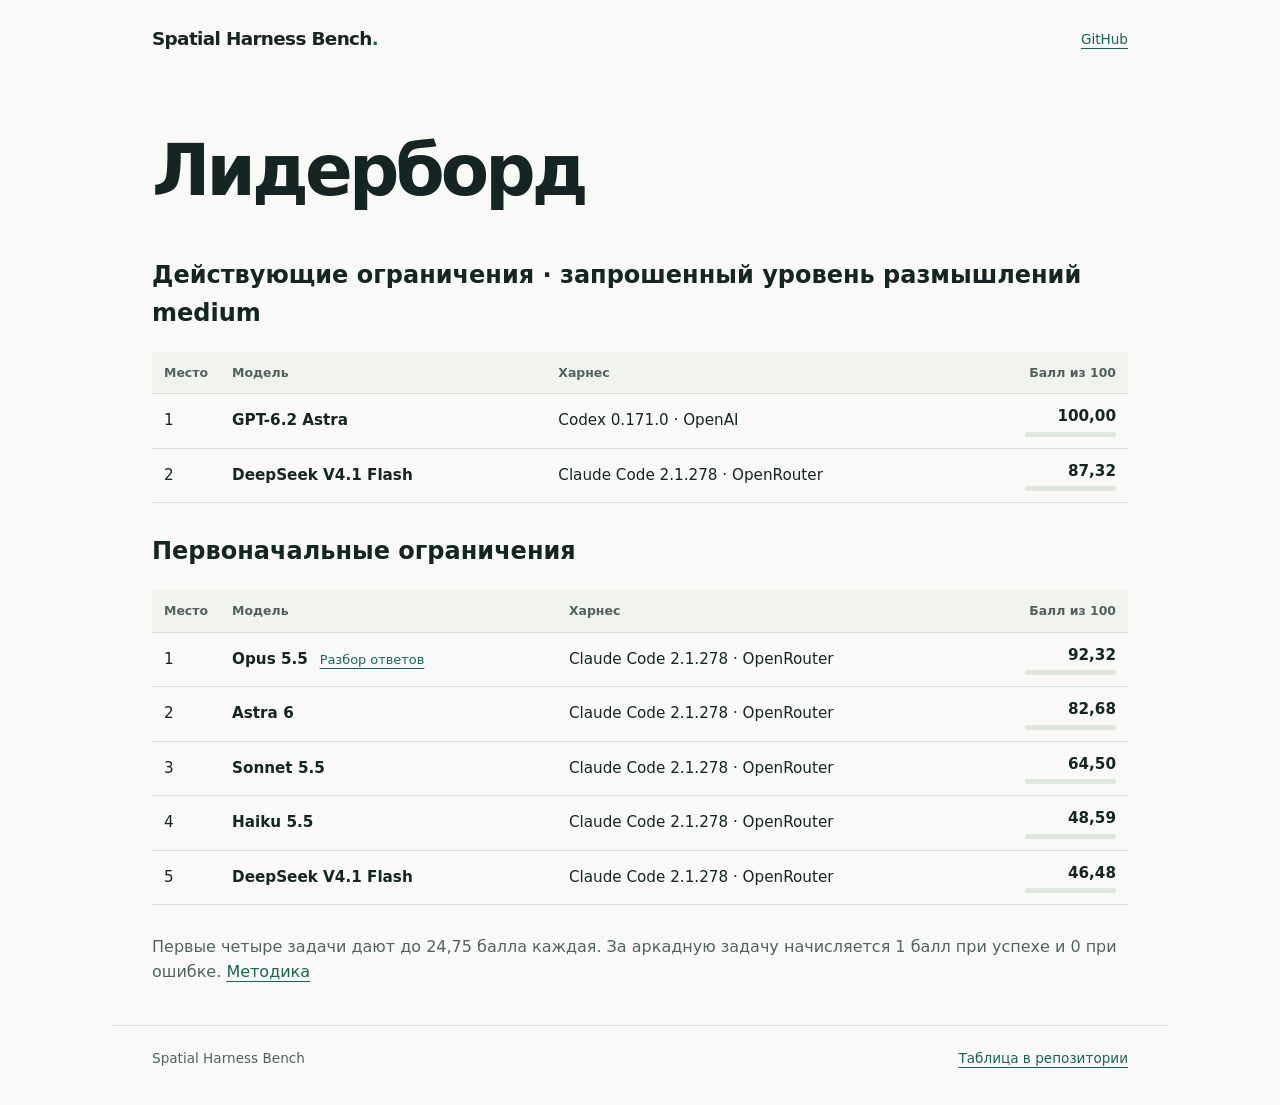
==== docs/index.html @ 6a5aa177 "Publish verified DeepSeek V4.1 Flash rerun under the current limits" ====
<!doctype html>
<html lang="ru">
<head>
  <meta charset="utf-8"><meta name="viewport" content="width=device-width,initial-scale=1">
  <title>Spatial Harness Bench · Лидерборд</title>
  <meta name="description" content="Сравнение моделей по общей оценке Spatial Harness Bench.">
  <link rel="stylesheet" href="leaderboard.css">
</head>
<body>
<header><a class="brand" href="./">Spatial Harness Bench<span>.</span></a>
<nav aria-label="Навигация"><a href="https://github.com/Rai220/spatial-harness-bench">GitHub</a></nav></header>
<main><div class="intro"><h1>Лидерборд</h1></div>
<section><h2>Действующие ограничения · запрошенный уровень размышлений medium</h2>
<div class="table-wrap"><table aria-label="Действующие ограничения · запрошенный уровень размышлений medium"><thead><tr>
<th scope="col">Место</th><th scope="col">Модель</th><th scope="col">Харнес</th>
<th class="numeric" scope="col">Балл из 100</th>
</tr></thead><tbody><tr><td>1</td><th scope="row">GPT-6.2 Astra</th><td>Codex 0.171.0 · OpenAI</td><td class="numeric"><span class="score">100,00<meter aria-hidden="true" min="0" max="100" value="100.0"></meter></span></td></tr><tr><td>2</td><th scope="row">DeepSeek V4.1 Flash</th><td>Claude Code 2.1.278 · OpenRouter</td><td class="numeric"><span class="score">87,32<meter aria-hidden="true" min="0" max="100" value="87.32"></meter></span></td></tr></tbody></table></div></section><section><h2>Первоначальные ограничения</h2>
<div class="table-wrap"><table aria-label="Первоначальные ограничения"><thead><tr>
<th scope="col">Место</th><th scope="col">Модель</th><th scope="col">Харнес</th>
<th class="numeric" scope="col">Балл из 100</th>
</tr></thead><tbody><tr><td>1</td><th scope="row">Opus 5.5 <a class="answer-link" href="answers/opus-claude-code-20261121/">Разбор ответов</a></th><td>Claude Code 2.1.278 · OpenRouter</td><td class="numeric"><span class="score">92,32<meter aria-hidden="true" min="0" max="100" value="92.32"></meter></span></td></tr><tr><td>2</td><th scope="row">Astra 6</th><td>Claude Code 2.1.278 · OpenRouter</td><td class="numeric"><span class="score">82,68<meter aria-hidden="true" min="0" max="100" value="82.68"></meter></span></td></tr><tr><td>3</td><th scope="row">Sonnet 5.5</th><td>Claude Code 2.1.278 · OpenRouter</td><td class="numeric"><span class="score">64,50<meter aria-hidden="true" min="0" max="100" value="64.5"></meter></span></td></tr><tr><td>4</td><th scope="row">Haiku 5.5</th><td>Claude Code 2.1.278 · OpenRouter</td><td class="numeric"><span class="score">48,59<meter aria-hidden="true" min="0" max="100" value="48.59"></meter></span></td></tr><tr><td>5</td><th scope="row">DeepSeek V4.1 Flash</th><td>Claude Code 2.1.278 · OpenRouter</td><td class="numeric"><span class="score">46,48<meter aria-hidden="true" min="0" max="100" value="46.48"></meter></span></td></tr></tbody></table></div></section>
<p>Первые четыре задачи дают до 24,75 балла каждая. За аркадную задачу начисляется 1 балл при успехе и 0 при ошибке. <a href="https://github.com/Rai220/spatial-harness-bench#общая-оценка">Методика</a></p></main>
<footer><span>Spatial Harness Bench</span><a href="https://github.com/Rai220/spatial-harness-bench/blob/main/LEADERBOARD.md">Таблица в репозитории</a></footer>
</body></html>
---- docs/leaderboard.css ----
:root { color-scheme: light; --page: #f9faf7; --ink: #152524; --muted: #52635e; --line: #d9e1db; --accent: #17664e; }
* { box-sizing: border-box; }
body { margin: 0; background: var(--page); color: var(--ink); font: 16px/1.55 system-ui, sans-serif; }
header, main, footer { width: min(100%, 1056px); margin-inline: auto; padding-inline: clamp(18px, 4vw, 40px); }
header, footer, nav { display: flex; align-items: center; justify-content: space-between; gap: 18px; }
header { padding-block: 25px; }
nav, footer { font-size: .85rem; }
a { color: var(--accent); text-decoration-thickness: 1px; text-underline-offset: 4px; }
a:focus-visible { outline: 3px solid var(--accent); outline-offset: 4px; }
.brand { font-weight: 750; font-size: 1.15rem; text-decoration: none; color: var(--ink); letter-spacing: -.035em; }
.brand span { color: var(--accent); }
.intro { padding: clamp(24px, 5vw, 52px) 0 26px; }
h1 { text-wrap: balance; margin: 0; line-height: 1.15; }
h1 { font-size: clamp(2.7rem, 6vw, 4.4rem); font-weight: 650; letter-spacing: -.055em; }
.intro p { color: var(--muted); margin: 10px 0 0; max-width: 63ch; font-size: 1.09rem; }
.table-wrap { overflow-x: auto; margin-block: 14px 30px; }
table { width: 100%; border-collapse: collapse; font-size: .95rem; font-variant-numeric: tabular-nums; }
th, td { padding: 11px 12px; border-bottom: 1px solid var(--line); text-align: left; vertical-align: middle; }
thead th { font-size: .78rem; font-weight: 600; color: var(--muted); background: #f0f3ee; }
tbody th { font-weight: 590; }
.answer-link { display: inline-block; margin-inline-start: .5em; font-size: .85em; font-weight: 450; }
tbody tr:hover { background: #f1f5f0; }
thead th:first-child { width: 5em; }
.numeric { width: 8em; text-align: right; }
main > p { color: var(--muted); }
.score { display: inline-grid; min-width: 6em; gap: 3px; font-weight: 650; text-align: right; }
meter { display: block; appearance: none; width: 100%; height: 5px; border: none; border-radius: 6px; background: #dee6df; }
meter::-webkit-meter-bar { height: 5px; border: none; border-radius: 6px; background: #dee6df; }
meter::-webkit-meter-optimum-value { background: var(--accent); border-radius: 6px; }
meter::-moz-meter-bar { background: var(--accent); border-radius: 6px; }
footer { margin-top: 40px; border-top: 1px solid var(--line); padding-block: 22px 36px; color: var(--muted); }
@media (max-width: 600px) {
  header, footer { flex-wrap: wrap; gap: 8px; }
  header { padding-block: 16px; }
  th, td { padding: 9px 5px; }
  .numeric { width: 6em; }
  .score { min-width: 3.9em; }
  table { font-size: .85rem; }
}
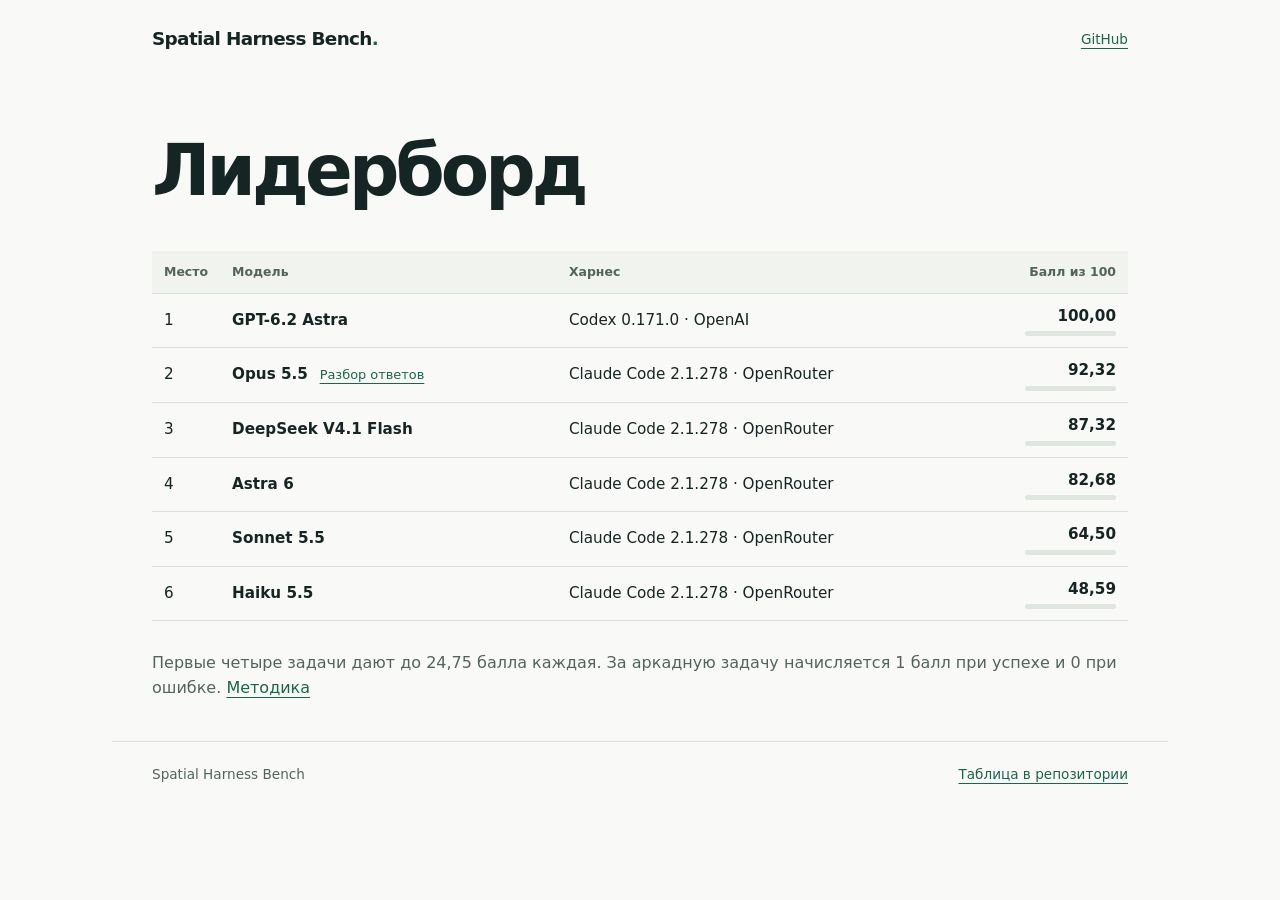
==== commit fd60e0c2: "Combine all benchmark runs into one leaderboard and retire the earlier DeepSeek score" ====
--- a/docs/index.html
+++ b/docs/index.html
@@ -10,15 +10,10 @@
 <header><a class="brand" href="./">Spatial Harness Bench<span>.</span></a>
 <nav aria-label="Навигация"><a href="https://github.com/Rai220/spatial-harness-bench">GitHub</a></nav></header>
 <main><div class="intro"><h1>Лидерборд</h1></div>
-<section><h2>Действующие ограничения · запрошенный уровень размышлений medium</h2>
-<div class="table-wrap"><table aria-label="Действующие ограничения · запрошенный уровень размышлений medium"><thead><tr>
+<div class="table-wrap"><table aria-label="Рейтинг моделей"><thead><tr>
 <th scope="col">Место</th><th scope="col">Модель</th><th scope="col">Харнес</th>
 <th class="numeric" scope="col">Балл из 100</th>
-</tr></thead><tbody><tr><td>1</td><th scope="row">GPT-6.2 Astra</th><td>Codex 0.171.0 · OpenAI</td><td class="numeric"><span class="score">100,00<meter aria-hidden="true" min="0" max="100" value="100.0"></meter></span></td></tr><tr><td>2</td><th scope="row">DeepSeek V4.1 Flash</th><td>Claude Code 2.1.278 · OpenRouter</td><td class="numeric"><span class="score">87,32<meter aria-hidden="true" min="0" max="100" value="87.32"></meter></span></td></tr></tbody></table></div></section><section><h2>Первоначальные ограничения</h2>
-<div class="table-wrap"><table aria-label="Первоначальные ограничения"><thead><tr>
-<th scope="col">Место</th><th scope="col">Модель</th><th scope="col">Харнес</th>
-<th class="numeric" scope="col">Балл из 100</th>
-</tr></thead><tbody><tr><td>1</td><th scope="row">Opus 5.5 <a class="answer-link" href="answers/opus-claude-code-20261121/">Разбор ответов</a></th><td>Claude Code 2.1.278 · OpenRouter</td><td class="numeric"><span class="score">92,32<meter aria-hidden="true" min="0" max="100" value="92.32"></meter></span></td></tr><tr><td>2</td><th scope="row">Astra 6</th><td>Claude Code 2.1.278 · OpenRouter</td><td class="numeric"><span class="score">82,68<meter aria-hidden="true" min="0" max="100" value="82.68"></meter></span></td></tr><tr><td>3</td><th scope="row">Sonnet 5.5</th><td>Claude Code 2.1.278 · OpenRouter</td><td class="numeric"><span class="score">64,50<meter aria-hidden="true" min="0" max="100" value="64.5"></meter></span></td></tr><tr><td>4</td><th scope="row">Haiku 5.5</th><td>Claude Code 2.1.278 · OpenRouter</td><td class="numeric"><span class="score">48,59<meter aria-hidden="true" min="0" max="100" value="48.59"></meter></span></td></tr><tr><td>5</td><th scope="row">DeepSeek V4.1 Flash</th><td>Claude Code 2.1.278 · OpenRouter</td><td class="numeric"><span class="score">46,48<meter aria-hidden="true" min="0" max="100" value="46.48"></meter></span></td></tr></tbody></table></div></section>
+</tr></thead><tbody><tr><td>1</td><th scope="row">GPT-6.2 Astra</th><td>Codex 0.171.0 · OpenAI</td><td class="numeric"><span class="score">100,00<meter aria-hidden="true" min="0" max="100" value="100.0"></meter></span></td></tr><tr><td>2</td><th scope="row">Opus 5.5 <a class="answer-link" href="answers/opus-claude-code-20261121/">Разбор ответов</a></th><td>Claude Code 2.1.278 · OpenRouter</td><td class="numeric"><span class="score">92,32<meter aria-hidden="true" min="0" max="100" value="92.32"></meter></span></td></tr><tr><td>3</td><th scope="row">DeepSeek V4.1 Flash</th><td>Claude Code 2.1.278 · OpenRouter</td><td class="numeric"><span class="score">87,32<meter aria-hidden="true" min="0" max="100" value="87.32"></meter></span></td></tr><tr><td>4</td><th scope="row">Astra 6</th><td>Claude Code 2.1.278 · OpenRouter</td><td class="numeric"><span class="score">82,68<meter aria-hidden="true" min="0" max="100" value="82.68"></meter></span></td></tr><tr><td>5</td><th scope="row">Sonnet 5.5</th><td>Claude Code 2.1.278 · OpenRouter</td><td class="numeric"><span class="score">64,50<meter aria-hidden="true" min="0" max="100" value="64.5"></meter></span></td></tr><tr><td>6</td><th scope="row">Haiku 5.5</th><td>Claude Code 2.1.278 · OpenRouter</td><td class="numeric"><span class="score">48,59<meter aria-hidden="true" min="0" max="100" value="48.59"></meter></span></td></tr></tbody></table></div>
 <p>Первые четыре задачи дают до 24,75 балла каждая. За аркадную задачу начисляется 1 балл при успехе и 0 при ошибке. <a href="https://github.com/Rai220/spatial-harness-bench#общая-оценка">Методика</a></p></main>
 <footer><span>Spatial Harness Bench</span><a href="https://github.com/Rai220/spatial-harness-bench/blob/main/LEADERBOARD.md">Таблица в репозитории</a></footer>
 </body></html>
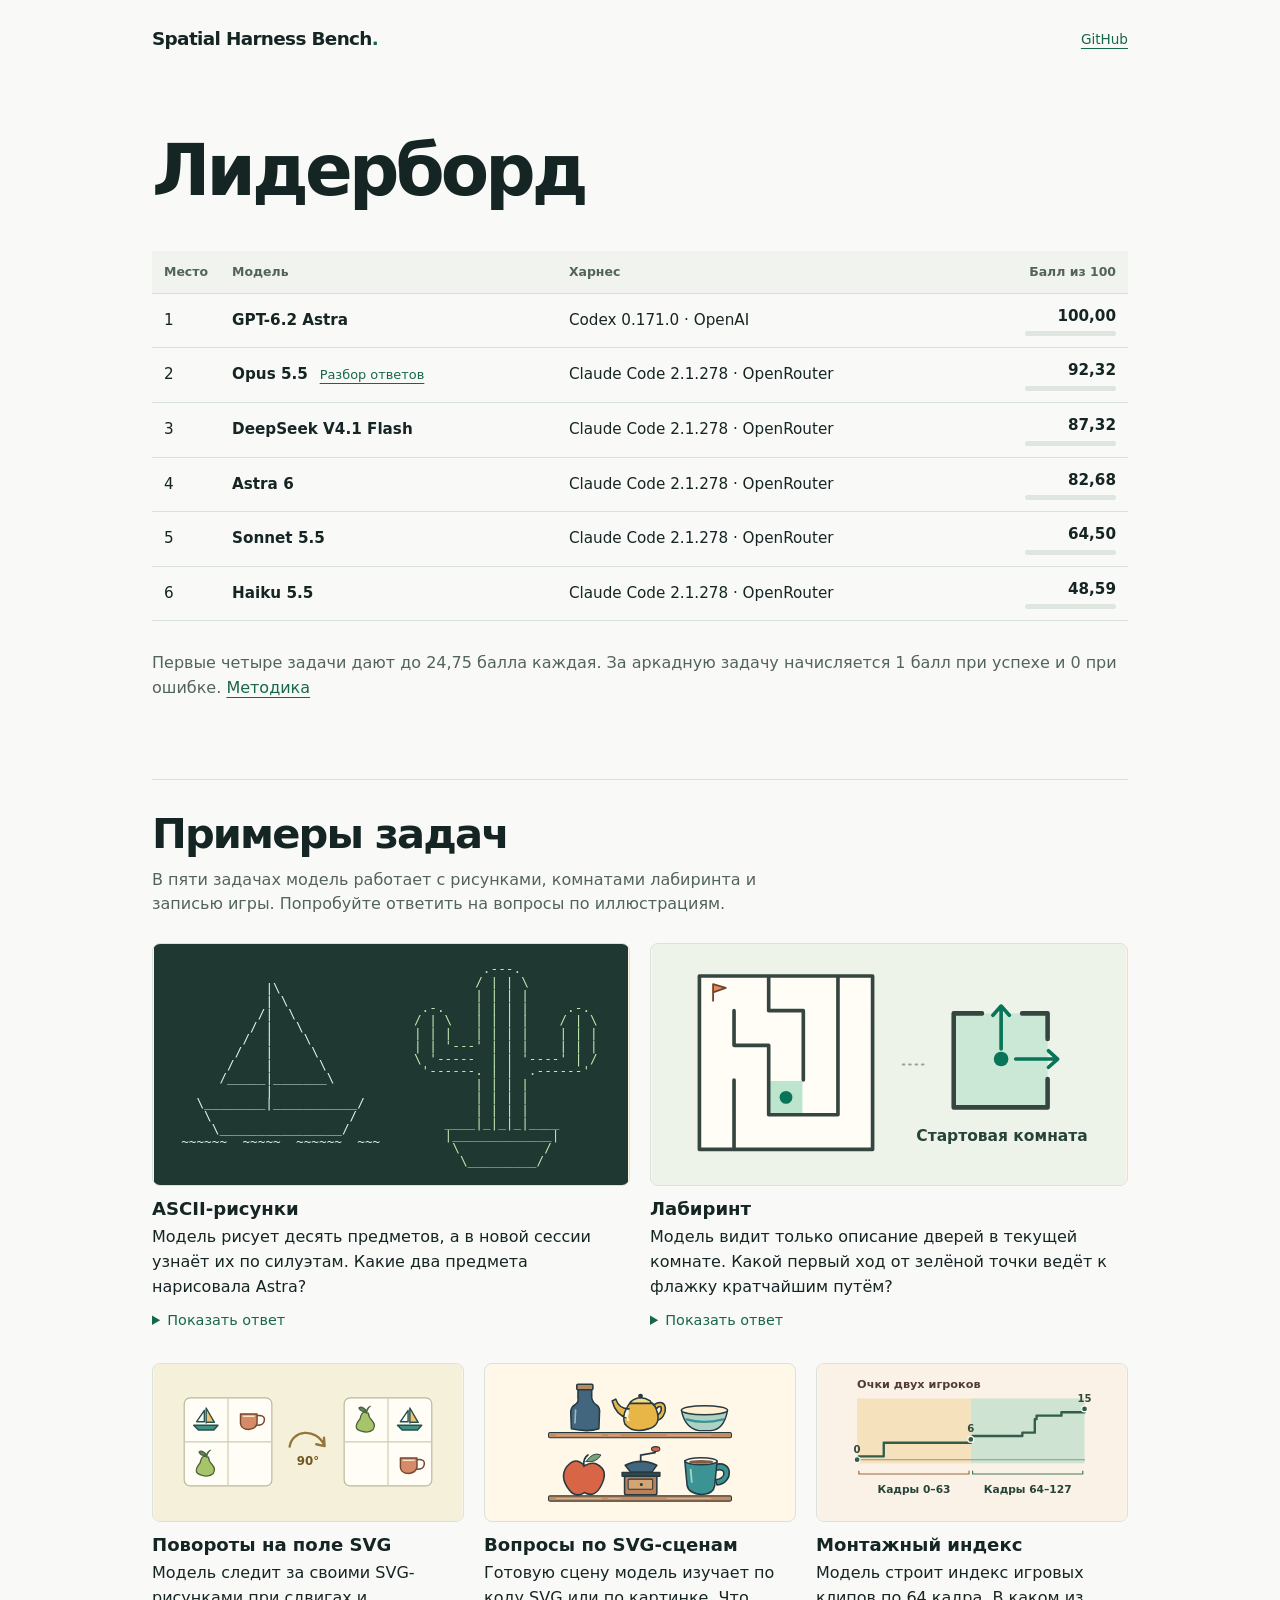
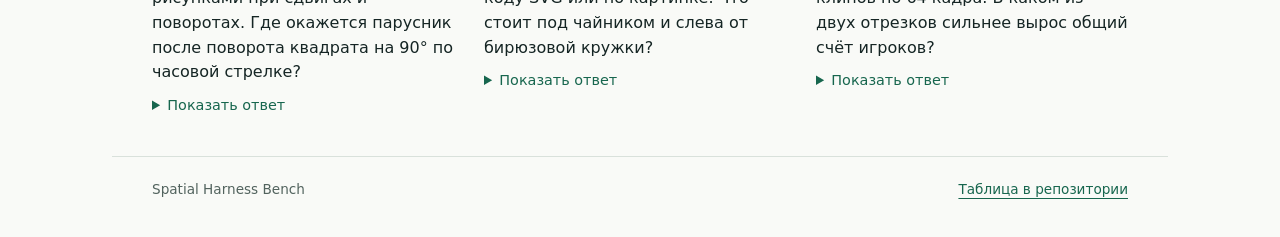
==== commit a4ffe86b: "Illustrate the five benchmark tasks below the leaderboard and in the README" ====
--- a/docs/index.html
+++ b/docs/index.html
@@ -14,6 +14,29 @@
 <th scope="col">Место</th><th scope="col">Модель</th><th scope="col">Харнес</th>
 <th class="numeric" scope="col">Балл из 100</th>
 </tr></thead><tbody><tr><td>1</td><th scope="row">GPT-6.2 Astra</th><td>Codex 0.171.0 · OpenAI</td><td class="numeric"><span class="score">100,00<meter aria-hidden="true" min="0" max="100" value="100.0"></meter></span></td></tr><tr><td>2</td><th scope="row">Opus 5.5 <a class="answer-link" href="answers/opus-claude-code-20261121/">Разбор ответов</a></th><td>Claude Code 2.1.278 · OpenRouter</td><td class="numeric"><span class="score">92,32<meter aria-hidden="true" min="0" max="100" value="92.32"></meter></span></td></tr><tr><td>3</td><th scope="row">DeepSeek V4.1 Flash</th><td>Claude Code 2.1.278 · OpenRouter</td><td class="numeric"><span class="score">87,32<meter aria-hidden="true" min="0" max="100" value="87.32"></meter></span></td></tr><tr><td>4</td><th scope="row">Astra 6</th><td>Claude Code 2.1.278 · OpenRouter</td><td class="numeric"><span class="score">82,68<meter aria-hidden="true" min="0" max="100" value="82.68"></meter></span></td></tr><tr><td>5</td><th scope="row">Sonnet 5.5</th><td>Claude Code 2.1.278 · OpenRouter</td><td class="numeric"><span class="score">64,50<meter aria-hidden="true" min="0" max="100" value="64.5"></meter></span></td></tr><tr><td>6</td><th scope="row">Haiku 5.5</th><td>Claude Code 2.1.278 · OpenRouter</td><td class="numeric"><span class="score">48,59<meter aria-hidden="true" min="0" max="100" value="48.59"></meter></span></td></tr></tbody></table></div>
-<p>Первые четыре задачи дают до 24,75 балла каждая. За аркадную задачу начисляется 1 балл при успехе и 0 при ошибке. <a href="https://github.com/Rai220/spatial-harness-bench#общая-оценка">Методика</a></p></main>
+<p>Первые четыре задачи дают до 24,75 балла каждая. За аркадную задачу начисляется 1 балл при успехе и 0 при ошибке. <a href="https://github.com/Rai220/spatial-harness-bench#общая-оценка">Методика</a></p>
+<section class="examples" id="examples" aria-labelledby="examples-title">
+<h2 id="examples-title">Примеры задач</h2><p class="examples-intro">В пяти задачах модель работает с рисунками, комнатами лабиринта и записью игры. Попробуйте ответить на вопросы по иллюстрациям.</p>
+<div class="example-grid"><article class="example">
+<img class="example-art" src="examples/ascii.svg" alt="Два рисунка из символов, сделанные GPT-6.2 Astra." loading="lazy">
+<h3>ASCII-рисунки</h3><p>Модель рисует десять предметов, а в новой сессии узнаёт их по силуэтам. Какие два предмета нарисовала Astra?</p>
+<details><summary>Показать ответ</summary><p>Парусник и кактус.</p></details>
+</article><article class="example">
+<img class="example-art" src="examples/maze.svg" alt="Карта 5×5 с флажком и увеличенная стартовая комната. Из неё открыты двери вперёд и вправо." loading="lazy">
+<h3>Лабиринт</h3><p>Модель видит только описание дверей в текущей комнате. Какой первый ход от зелёной точки ведёт к флажку кратчайшим путём?</p>
+<details><summary>Показать ответ</summary><p>Вперёд. Весь путь займёт пять ходов — вперёд, вперёд, влево, вперёд, влево.</p></details>
+</article><article class="example">
+<img class="example-art" src="examples/rotation.svg" alt="Квадрат из четырёх клеток до и после поворота по часовой стрелке." loading="lazy">
+<h3>Повороты на поле SVG</h3><p>Модель следит за своими SVG-рисунками при сдвигах и поворотах. Где окажется парусник после поворота квадрата на 90° по часовой стрелке?</p>
+<details><summary>Показать ответ</summary><p>В верхней правой клетке.</p></details>
+</article><article class="example">
+<img class="example-art" src="answers/opus-claude-code-20261121/shelf.svg" alt="Две кухонные полки с посудой и кофемолкой." loading="lazy">
+<h3>Вопросы по SVG-сценам</h3><p>Готовую сцену модель изучает по коду SVG или по картинке. Что стоит под чайником и слева от бирюзовой кружки?</p>
+<details><summary>Показать ответ</summary><p>Ручная кофемолка.</p></details>
+</article><article class="example">
+<img class="example-art" src="examples/replay.svg" alt="Общий счёт игроков за два клипа по 64 кадра. На границах клипов он равен 0, 6 и 15." loading="lazy">
+<h3>Монтажный индекс</h3><p>Модель строит индекс игровых клипов по 64 кадра. В каком из двух отрезков сильнее вырос общий счёт игроков?</p>
+<details><summary>Показать ответ</summary><p>Во втором, с кадра 64 по 127. Игроки набрали 9 очков, в первом отрезке — 6.</p></details>
+</article></div></section></main>
 <footer><span>Spatial Harness Bench</span><a href="https://github.com/Rai220/spatial-harness-bench/blob/main/LEADERBOARD.md">Таблица в репозитории</a></footer>
 </body></html>
--- a/docs/leaderboard.css
+++ b/docs/leaderboard.css
@@ -23,6 +23,19 @@
 thead th:first-child { width: 5em; }
 .numeric { width: 8em; text-align: right; }
 main > p { color: var(--muted); }
+.examples { margin-top: clamp(42px, 7vw, 78px); border-top: 1px solid var(--line); padding-top: 30px; }
+.examples h2 { margin: 0; font-size: clamp(1.8rem, 4vw, 2.6rem); letter-spacing: -.045em; line-height: 1.15; }
+.examples-intro { max-width: 65ch; color: var(--muted); margin: 10px 0 26px; }
+.example-grid { display: grid; grid-template-columns: repeat(6, minmax(0, 1fr)); gap: 32px 20px; }
+.example { grid-column: span 2; min-width: 0; }
+.example:nth-child(-n+2) { grid-column: span 3; }
+.example-art { display: block; width: 100%; aspect-ratio: 520 / 264; object-fit: contain; background: #fff8e8; border: 1px solid var(--line); border-radius: 8px; }
+.example h3 { margin: 12px 0 5px; font-size: 1.13rem; line-height: 1.25; }
+.example p { margin: 0; }
+.example details { margin-top: 9px; }
+.example summary { color: var(--accent); width: fit-content; cursor: pointer; font-size: .9rem; }
+.example summary:focus-visible { outline: 2px solid var(--accent); outline-offset: 4px; }
+.example details p { margin-top: 6px; padding-left: 12px; border-left: 2px solid var(--accent); }
 .score { display: inline-grid; min-width: 6em; gap: 3px; font-weight: 650; text-align: right; }
 meter { display: block; appearance: none; width: 100%; height: 5px; border: none; border-radius: 6px; background: #dee6df; }
 meter::-webkit-meter-bar { height: 5px; border: none; border-radius: 6px; background: #dee6df; }
@@ -30,6 +43,8 @@
 meter::-moz-meter-bar { background: var(--accent); border-radius: 6px; }
 footer { margin-top: 40px; border-top: 1px solid var(--line); padding-block: 22px 36px; color: var(--muted); }
 @media (max-width: 600px) {
+  .example-grid { grid-template-columns: minmax(0, 1fr); gap: 28px; }
+  .example, .example:nth-child(-n+2) { grid-column: auto; }
   header, footer { flex-wrap: wrap; gap: 8px; }
   header { padding-block: 16px; }
   th, td { padding: 9px 5px; }
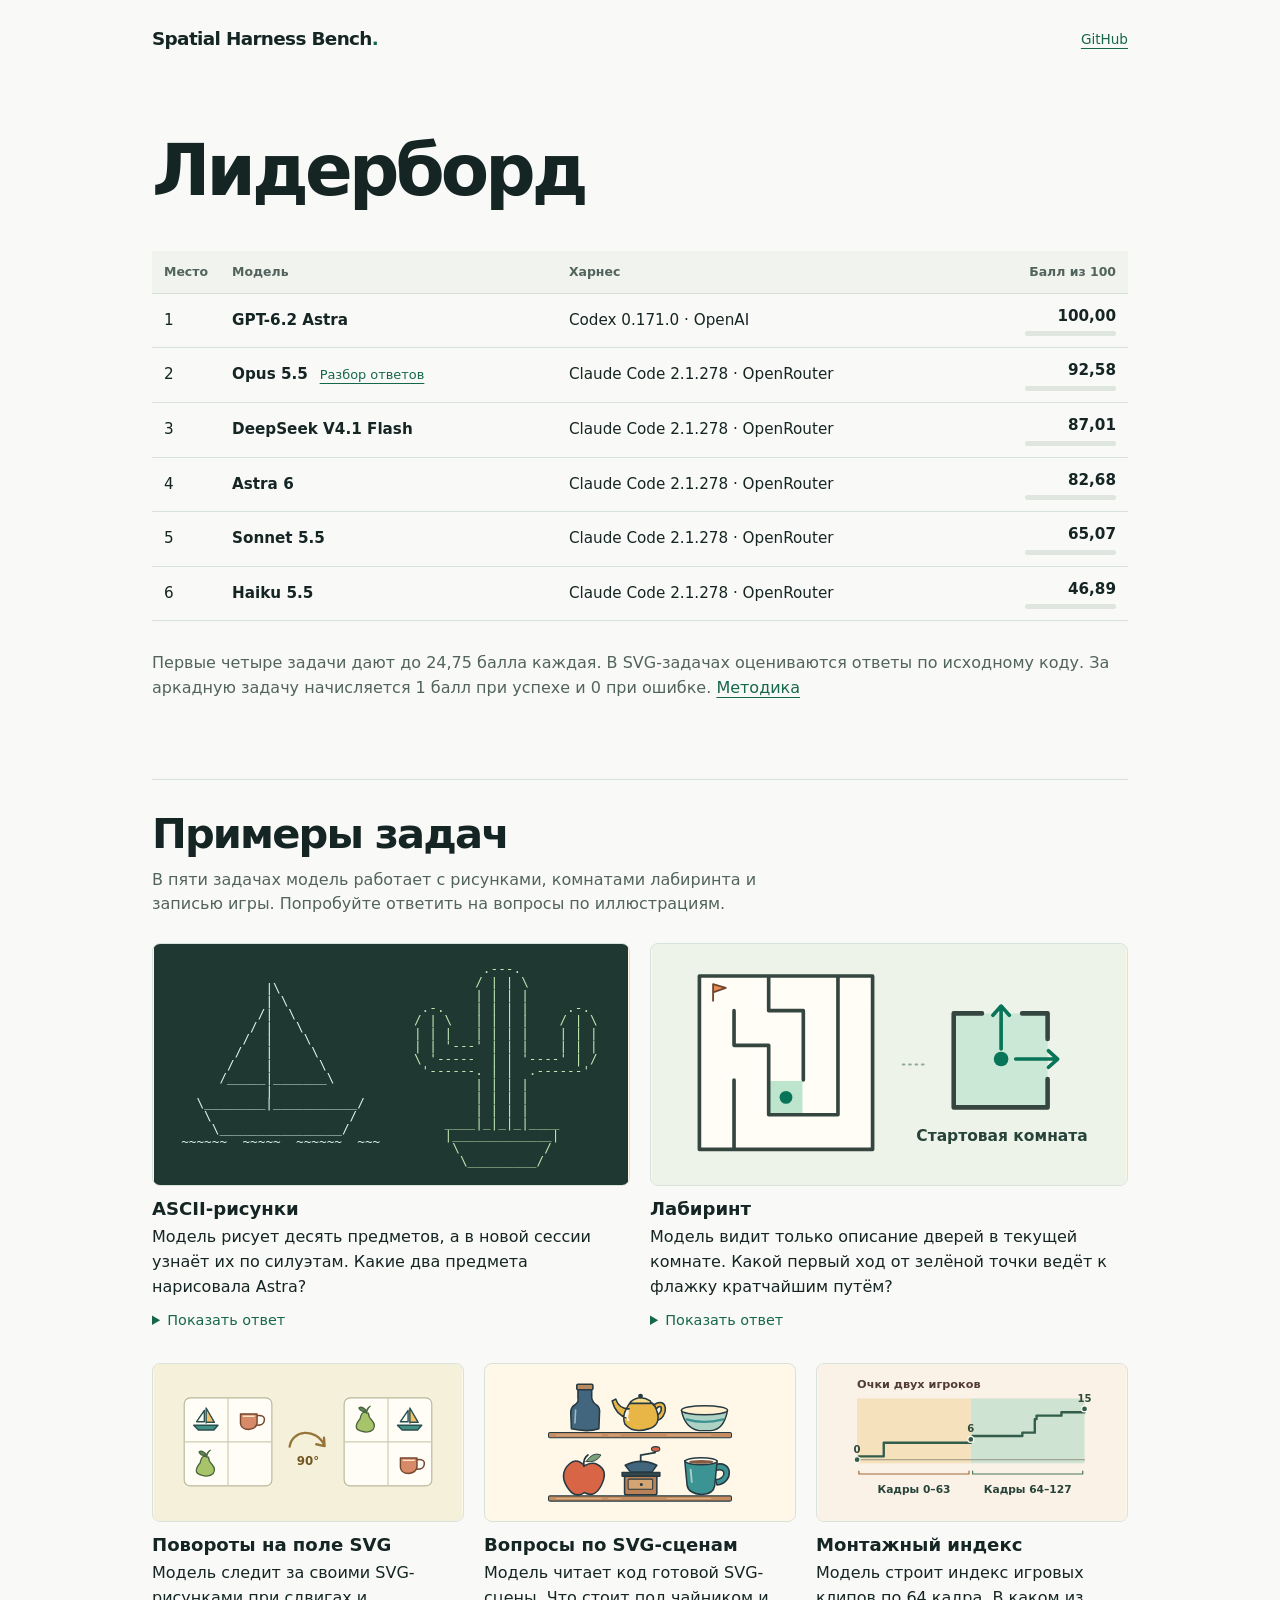
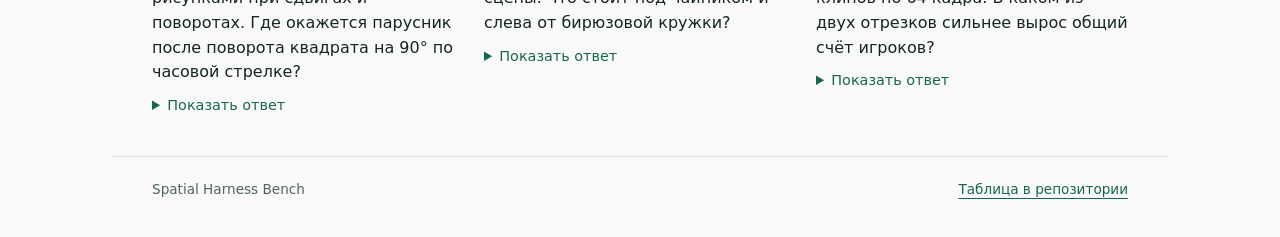
==== commit 0dfbd073: "Evaluate SVG recognition exclusively from source and rescore the leaderboard" ====
--- a/docs/index.html
+++ b/docs/index.html
@@ -13,8 +13,8 @@
 <div class="table-wrap"><table aria-label="Рейтинг моделей"><thead><tr>
 <th scope="col">Место</th><th scope="col">Модель</th><th scope="col">Харнес</th>
 <th class="numeric" scope="col">Балл из 100</th>
-</tr></thead><tbody><tr><td>1</td><th scope="row">GPT-6.2 Astra</th><td>Codex 0.171.0 · OpenAI</td><td class="numeric"><span class="score">100,00<meter aria-hidden="true" min="0" max="100" value="100.0"></meter></span></td></tr><tr><td>2</td><th scope="row">Opus 5.5 <a class="answer-link" href="answers/opus-claude-code-20261121/">Разбор ответов</a></th><td>Claude Code 2.1.278 · OpenRouter</td><td class="numeric"><span class="score">92,32<meter aria-hidden="true" min="0" max="100" value="92.32"></meter></span></td></tr><tr><td>3</td><th scope="row">DeepSeek V4.1 Flash</th><td>Claude Code 2.1.278 · OpenRouter</td><td class="numeric"><span class="score">87,32<meter aria-hidden="true" min="0" max="100" value="87.32"></meter></span></td></tr><tr><td>4</td><th scope="row">Astra 6</th><td>Claude Code 2.1.278 · OpenRouter</td><td class="numeric"><span class="score">82,68<meter aria-hidden="true" min="0" max="100" value="82.68"></meter></span></td></tr><tr><td>5</td><th scope="row">Sonnet 5.5</th><td>Claude Code 2.1.278 · OpenRouter</td><td class="numeric"><span class="score">64,50<meter aria-hidden="true" min="0" max="100" value="64.5"></meter></span></td></tr><tr><td>6</td><th scope="row">Haiku 5.5</th><td>Claude Code 2.1.278 · OpenRouter</td><td class="numeric"><span class="score">48,59<meter aria-hidden="true" min="0" max="100" value="48.59"></meter></span></td></tr></tbody></table></div>
-<p>Первые четыре задачи дают до 24,75 балла каждая. За аркадную задачу начисляется 1 балл при успехе и 0 при ошибке. <a href="https://github.com/Rai220/spatial-harness-bench#общая-оценка">Методика</a></p>
+</tr></thead><tbody><tr><td>1</td><th scope="row">GPT-6.2 Astra</th><td>Codex 0.171.0 · OpenAI</td><td class="numeric"><span class="score">100,00<meter aria-hidden="true" min="0" max="100" value="100.0"></meter></span></td></tr><tr><td>2</td><th scope="row">Opus 5.5 <a class="answer-link" href="answers/opus-claude-code-20261121/">Разбор ответов</a></th><td>Claude Code 2.1.278 · OpenRouter</td><td class="numeric"><span class="score">92,58<meter aria-hidden="true" min="0" max="100" value="92.58"></meter></span></td></tr><tr><td>3</td><th scope="row">DeepSeek V4.1 Flash</th><td>Claude Code 2.1.278 · OpenRouter</td><td class="numeric"><span class="score">87,01<meter aria-hidden="true" min="0" max="100" value="87.01"></meter></span></td></tr><tr><td>4</td><th scope="row">Astra 6</th><td>Claude Code 2.1.278 · OpenRouter</td><td class="numeric"><span class="score">82,68<meter aria-hidden="true" min="0" max="100" value="82.68"></meter></span></td></tr><tr><td>5</td><th scope="row">Sonnet 5.5</th><td>Claude Code 2.1.278 · OpenRouter</td><td class="numeric"><span class="score">65,07<meter aria-hidden="true" min="0" max="100" value="65.07"></meter></span></td></tr><tr><td>6</td><th scope="row">Haiku 5.5</th><td>Claude Code 2.1.278 · OpenRouter</td><td class="numeric"><span class="score">46,89<meter aria-hidden="true" min="0" max="100" value="46.89"></meter></span></td></tr></tbody></table></div>
+<p>Первые четыре задачи дают до 24,75 балла каждая. В SVG-задачах оцениваются ответы по исходному коду. За аркадную задачу начисляется 1 балл при успехе и 0 при ошибке. <a href="https://github.com/Rai220/spatial-harness-bench#общая-оценка">Методика</a></p>
 <section class="examples" id="examples" aria-labelledby="examples-title">
 <h2 id="examples-title">Примеры задач</h2><p class="examples-intro">В пяти задачах модель работает с рисунками, комнатами лабиринта и записью игры. Попробуйте ответить на вопросы по иллюстрациям.</p>
 <div class="example-grid"><article class="example">
@@ -31,7 +31,7 @@
 <details><summary>Показать ответ</summary><p>В верхней правой клетке.</p></details>
 </article><article class="example">
 <img class="example-art" src="answers/opus-claude-code-20261121/shelf.svg" alt="Две кухонные полки с посудой и кофемолкой." loading="lazy">
-<h3>Вопросы по SVG-сценам</h3><p>Готовую сцену модель изучает по коду SVG или по картинке. Что стоит под чайником и слева от бирюзовой кружки?</p>
+<h3>Вопросы по SVG-сценам</h3><p>Модель читает код готовой SVG-сцены. Что стоит под чайником и слева от бирюзовой кружки?</p>
 <details><summary>Показать ответ</summary><p>Ручная кофемолка.</p></details>
 </article><article class="example">
 <img class="example-art" src="examples/replay.svg" alt="Общий счёт игроков за два клипа по 64 кадра. На границах клипов он равен 0, 6 и 15." loading="lazy">
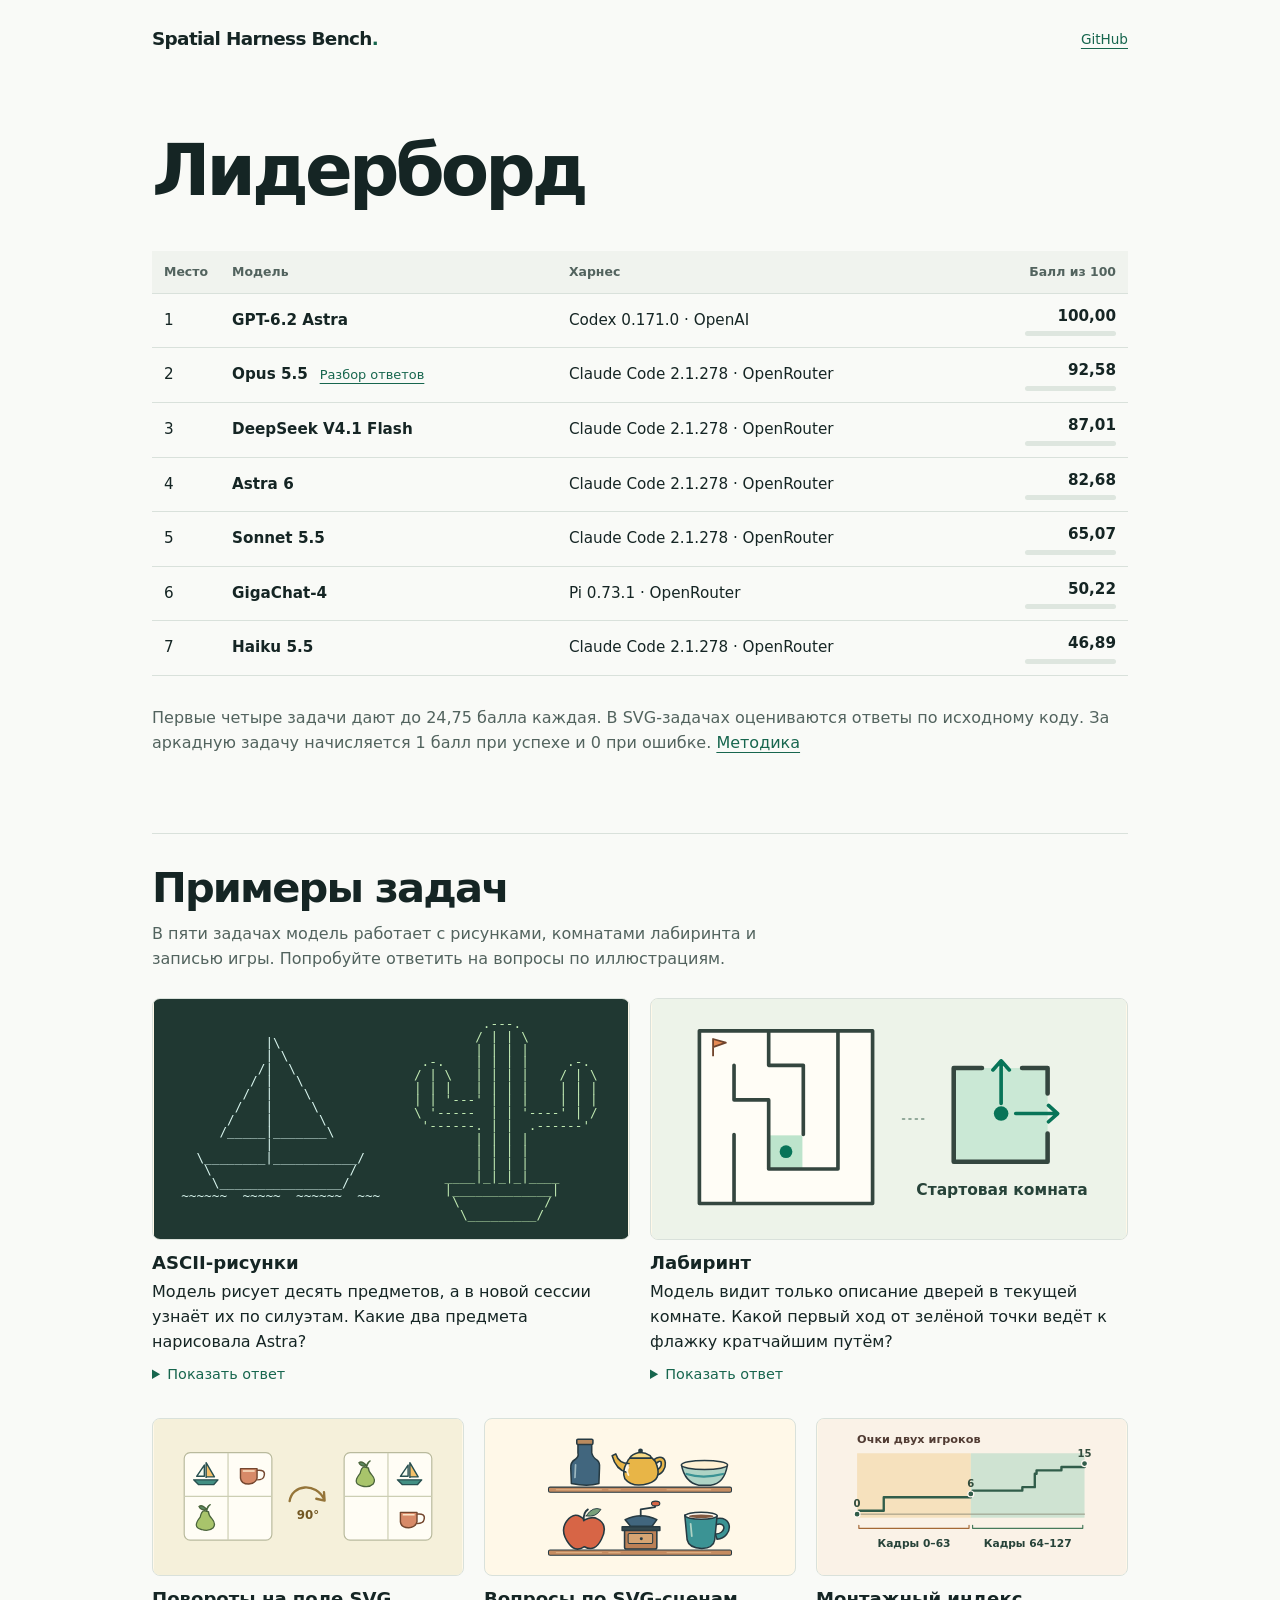
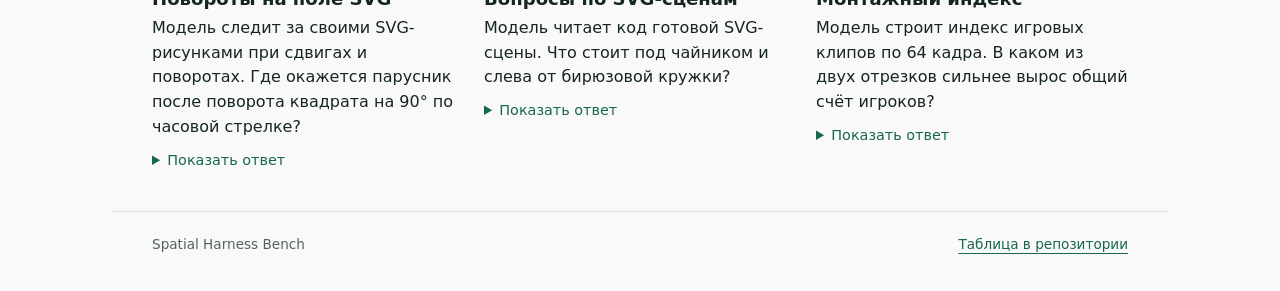
==== commit 4d010071: "Publish GigaChat-4 with Pi on the overall leaderboard Score the outstanding maze as zero at the requ" ====
--- a/docs/index.html
+++ b/docs/index.html
@@ -13,7 +13,7 @@
 <div class="table-wrap"><table aria-label="Рейтинг моделей"><thead><tr>
 <th scope="col">Место</th><th scope="col">Модель</th><th scope="col">Харнес</th>
 <th class="numeric" scope="col">Балл из 100</th>
-</tr></thead><tbody><tr><td>1</td><th scope="row">GPT-6.2 Astra</th><td>Codex 0.171.0 · OpenAI</td><td class="numeric"><span class="score">100,00<meter aria-hidden="true" min="0" max="100" value="100.0"></meter></span></td></tr><tr><td>2</td><th scope="row">Opus 5.5 <a class="answer-link" href="answers/opus-claude-code-20261121/">Разбор ответов</a></th><td>Claude Code 2.1.278 · OpenRouter</td><td class="numeric"><span class="score">92,58<meter aria-hidden="true" min="0" max="100" value="92.58"></meter></span></td></tr><tr><td>3</td><th scope="row">DeepSeek V4.1 Flash</th><td>Claude Code 2.1.278 · OpenRouter</td><td class="numeric"><span class="score">87,01<meter aria-hidden="true" min="0" max="100" value="87.01"></meter></span></td></tr><tr><td>4</td><th scope="row">Astra 6</th><td>Claude Code 2.1.278 · OpenRouter</td><td class="numeric"><span class="score">82,68<meter aria-hidden="true" min="0" max="100" value="82.68"></meter></span></td></tr><tr><td>5</td><th scope="row">Sonnet 5.5</th><td>Claude Code 2.1.278 · OpenRouter</td><td class="numeric"><span class="score">65,07<meter aria-hidden="true" min="0" max="100" value="65.07"></meter></span></td></tr><tr><td>6</td><th scope="row">Haiku 5.5</th><td>Claude Code 2.1.278 · OpenRouter</td><td class="numeric"><span class="score">46,89<meter aria-hidden="true" min="0" max="100" value="46.89"></meter></span></td></tr></tbody></table></div>
+</tr></thead><tbody><tr><td>1</td><th scope="row">GPT-6.2 Astra</th><td>Codex 0.171.0 · OpenAI</td><td class="numeric"><span class="score">100,00<meter aria-hidden="true" min="0" max="100" value="100.0"></meter></span></td></tr><tr><td>2</td><th scope="row">Opus 5.5 <a class="answer-link" href="answers/opus-claude-code-20261121/">Разбор ответов</a></th><td>Claude Code 2.1.278 · OpenRouter</td><td class="numeric"><span class="score">92,58<meter aria-hidden="true" min="0" max="100" value="92.58"></meter></span></td></tr><tr><td>3</td><th scope="row">DeepSeek V4.1 Flash</th><td>Claude Code 2.1.278 · OpenRouter</td><td class="numeric"><span class="score">87,01<meter aria-hidden="true" min="0" max="100" value="87.01"></meter></span></td></tr><tr><td>4</td><th scope="row">Astra 6</th><td>Claude Code 2.1.278 · OpenRouter</td><td class="numeric"><span class="score">82,68<meter aria-hidden="true" min="0" max="100" value="82.68"></meter></span></td></tr><tr><td>5</td><th scope="row">Sonnet 5.5</th><td>Claude Code 2.1.278 · OpenRouter</td><td class="numeric"><span class="score">65,07<meter aria-hidden="true" min="0" max="100" value="65.07"></meter></span></td></tr><tr><td>6</td><th scope="row">GigaChat-4</th><td>Pi 0.73.1 · OpenRouter</td><td class="numeric"><span class="score">50,22<meter aria-hidden="true" min="0" max="100" value="50.22"></meter></span></td></tr><tr><td>7</td><th scope="row">Haiku 5.5</th><td>Claude Code 2.1.278 · OpenRouter</td><td class="numeric"><span class="score">46,89<meter aria-hidden="true" min="0" max="100" value="46.89"></meter></span></td></tr></tbody></table></div>
 <p>Первые четыре задачи дают до 24,75 балла каждая. В SVG-задачах оцениваются ответы по исходному коду. За аркадную задачу начисляется 1 балл при успехе и 0 при ошибке. <a href="https://github.com/Rai220/spatial-harness-bench#общая-оценка">Методика</a></p>
 <section class="examples" id="examples" aria-labelledby="examples-title">
 <h2 id="examples-title">Примеры задач</h2><p class="examples-intro">В пяти задачах модель работает с рисунками, комнатами лабиринта и записью игры. Попробуйте ответить на вопросы по иллюстрациям.</p>
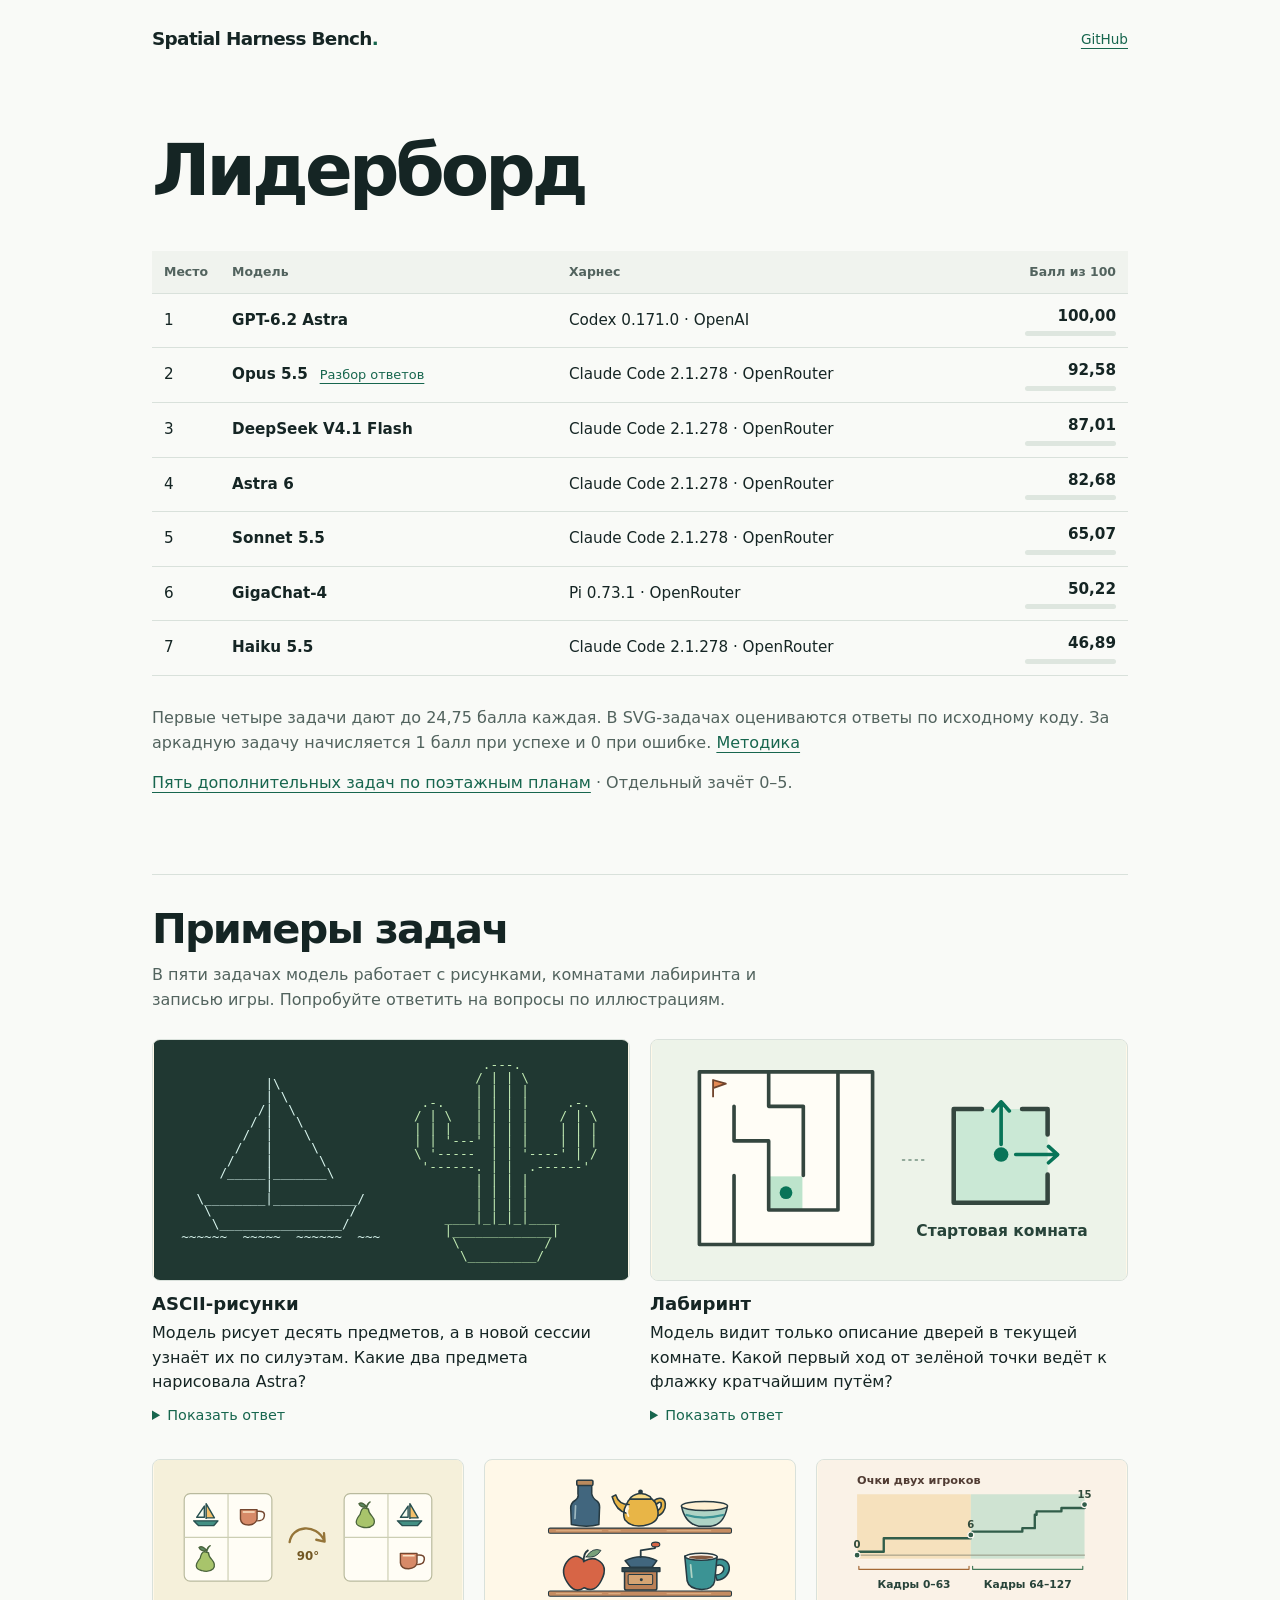
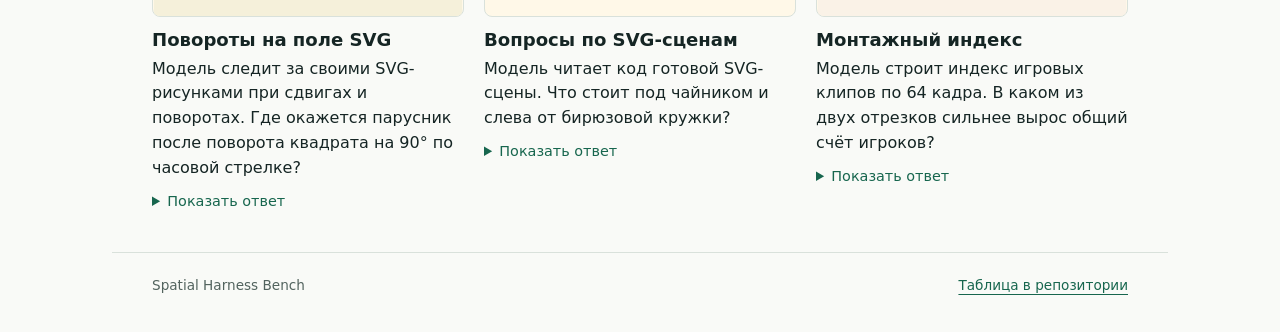
==== commit 285bcf31: "Add five floor-plan reasoning tasks and measure DeepSeek V4.1 Flash" ====
--- a/docs/index.html
+++ b/docs/index.html
@@ -15,6 +15,7 @@
 <th class="numeric" scope="col">Балл из 100</th>
 </tr></thead><tbody><tr><td>1</td><th scope="row">GPT-6.2 Astra</th><td>Codex 0.171.0 · OpenAI</td><td class="numeric"><span class="score">100,00<meter aria-hidden="true" min="0" max="100" value="100.0"></meter></span></td></tr><tr><td>2</td><th scope="row">Opus 5.5 <a class="answer-link" href="answers/opus-claude-code-20261121/">Разбор ответов</a></th><td>Claude Code 2.1.278 · OpenRouter</td><td class="numeric"><span class="score">92,58<meter aria-hidden="true" min="0" max="100" value="92.58"></meter></span></td></tr><tr><td>3</td><th scope="row">DeepSeek V4.1 Flash</th><td>Claude Code 2.1.278 · OpenRouter</td><td class="numeric"><span class="score">87,01<meter aria-hidden="true" min="0" max="100" value="87.01"></meter></span></td></tr><tr><td>4</td><th scope="row">Astra 6</th><td>Claude Code 2.1.278 · OpenRouter</td><td class="numeric"><span class="score">82,68<meter aria-hidden="true" min="0" max="100" value="82.68"></meter></span></td></tr><tr><td>5</td><th scope="row">Sonnet 5.5</th><td>Claude Code 2.1.278 · OpenRouter</td><td class="numeric"><span class="score">65,07<meter aria-hidden="true" min="0" max="100" value="65.07"></meter></span></td></tr><tr><td>6</td><th scope="row">GigaChat-4</th><td>Pi 0.73.1 · OpenRouter</td><td class="numeric"><span class="score">50,22<meter aria-hidden="true" min="0" max="100" value="50.22"></meter></span></td></tr><tr><td>7</td><th scope="row">Haiku 5.5</th><td>Claude Code 2.1.278 · OpenRouter</td><td class="numeric"><span class="score">46,89<meter aria-hidden="true" min="0" max="100" value="46.89"></meter></span></td></tr></tbody></table></div>
 <p>Первые четыре задачи дают до 24,75 балла каждая. В SVG-задачах оцениваются ответы по исходному коду. За аркадную задачу начисляется 1 балл при успехе и 0 при ошибке. <a href="https://github.com/Rai220/spatial-harness-bench#общая-оценка">Методика</a></p>
+<p><a href="https://github.com/Rai220/spatial-harness-bench#building">Пять дополнительных задач по поэтажным планам</a> · Отдельный зачёт 0–5.</p>
 <section class="examples" id="examples" aria-labelledby="examples-title">
 <h2 id="examples-title">Примеры задач</h2><p class="examples-intro">В пяти задачах модель работает с рисунками, комнатами лабиринта и записью игры. Попробуйте ответить на вопросы по иллюстрациям.</p>
 <div class="example-grid"><article class="example">
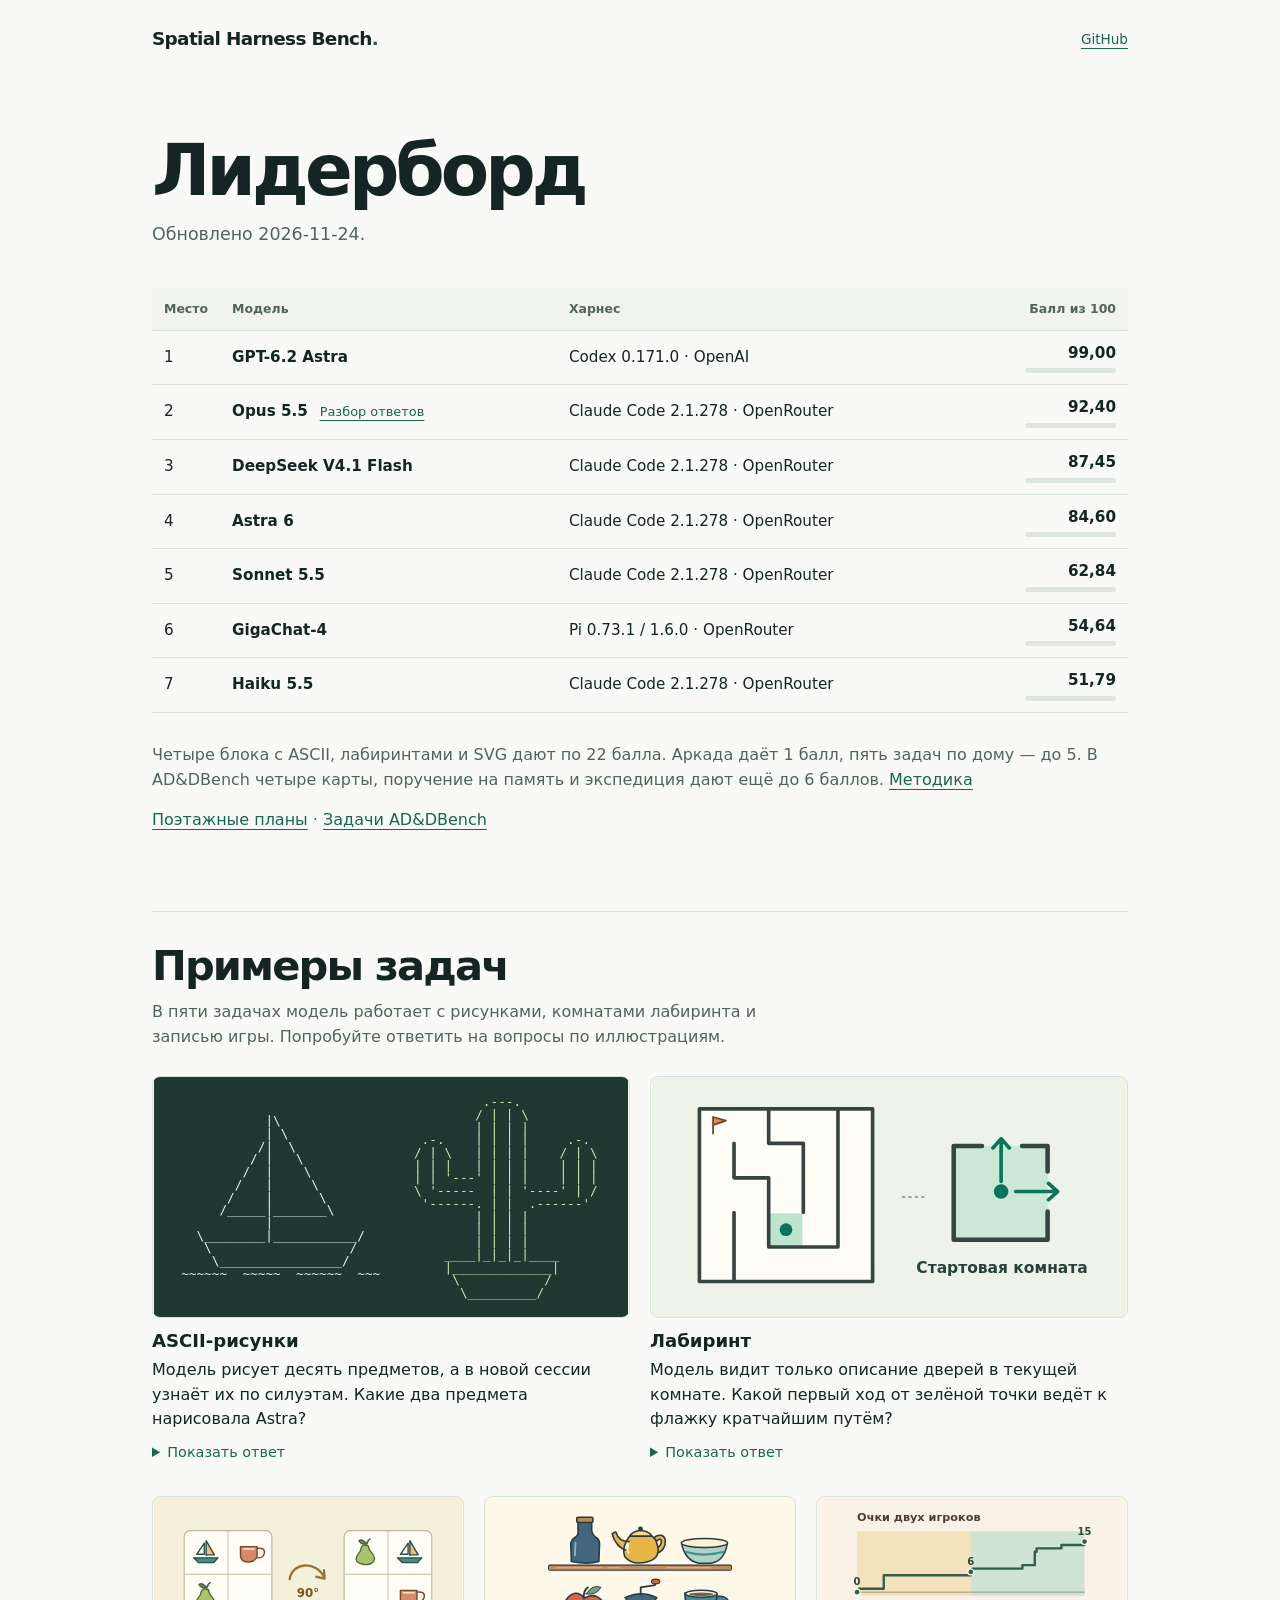
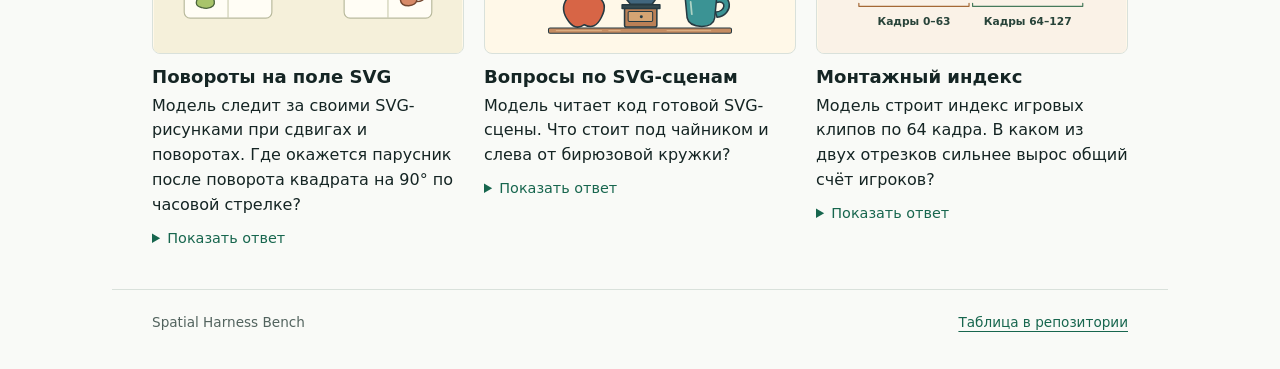
==== commit 78243e91: "Publish a single 100-point leaderboard including floor plans and AD&D tasks" ====
--- a/docs/index.html
+++ b/docs/index.html
@@ -9,13 +9,13 @@
 <body>
 <header><a class="brand" href="./">Spatial Harness Bench<span>.</span></a>
 <nav aria-label="Навигация"><a href="https://github.com/Rai220/spatial-harness-bench">GitHub</a></nav></header>
-<main><div class="intro"><h1>Лидерборд</h1></div>
+<main><div class="intro"><h1>Лидерборд</h1><p>Обновлено <time datetime="2026-11-24">2026-11-24</time>.</p></div>
 <div class="table-wrap"><table aria-label="Рейтинг моделей"><thead><tr>
 <th scope="col">Место</th><th scope="col">Модель</th><th scope="col">Харнес</th>
 <th class="numeric" scope="col">Балл из 100</th>
-</tr></thead><tbody><tr><td>1</td><th scope="row">GPT-6.2 Astra</th><td>Codex 0.171.0 · OpenAI</td><td class="numeric"><span class="score">100,00<meter aria-hidden="true" min="0" max="100" value="100.0"></meter></span></td></tr><tr><td>2</td><th scope="row">Opus 5.5 <a class="answer-link" href="answers/opus-claude-code-20261121/">Разбор ответов</a></th><td>Claude Code 2.1.278 · OpenRouter</td><td class="numeric"><span class="score">92,58<meter aria-hidden="true" min="0" max="100" value="92.58"></meter></span></td></tr><tr><td>3</td><th scope="row">DeepSeek V4.1 Flash</th><td>Claude Code 2.1.278 · OpenRouter</td><td class="numeric"><span class="score">87,01<meter aria-hidden="true" min="0" max="100" value="87.01"></meter></span></td></tr><tr><td>4</td><th scope="row">Astra 6</th><td>Claude Code 2.1.278 · OpenRouter</td><td class="numeric"><span class="score">82,68<meter aria-hidden="true" min="0" max="100" value="82.68"></meter></span></td></tr><tr><td>5</td><th scope="row">Sonnet 5.5</th><td>Claude Code 2.1.278 · OpenRouter</td><td class="numeric"><span class="score">65,07<meter aria-hidden="true" min="0" max="100" value="65.07"></meter></span></td></tr><tr><td>6</td><th scope="row">GigaChat-4</th><td>Pi 0.73.1 · OpenRouter</td><td class="numeric"><span class="score">50,22<meter aria-hidden="true" min="0" max="100" value="50.22"></meter></span></td></tr><tr><td>7</td><th scope="row">Haiku 5.5</th><td>Claude Code 2.1.278 · OpenRouter</td><td class="numeric"><span class="score">46,89<meter aria-hidden="true" min="0" max="100" value="46.89"></meter></span></td></tr></tbody></table></div>
-<p>Первые четыре задачи дают до 24,75 балла каждая. В SVG-задачах оцениваются ответы по исходному коду. За аркадную задачу начисляется 1 балл при успехе и 0 при ошибке. <a href="https://github.com/Rai220/spatial-harness-bench#общая-оценка">Методика</a></p>
-<p><a href="https://github.com/Rai220/spatial-harness-bench#building">Пять дополнительных задач по поэтажным планам</a> · Отдельный зачёт 0–5.</p>
+</tr></thead><tbody><tr><td>1</td><th scope="row">GPT-6.2 Astra</th><td>Codex 0.171.0 · OpenAI</td><td class="numeric"><span class="score">99,00<meter aria-hidden="true" min="0" max="100" value="99.0"></meter></span></td></tr><tr><td>2</td><th scope="row">Opus 5.5 <a class="answer-link" href="answers/opus-claude-code-20261121/">Разбор ответов</a></th><td>Claude Code 2.1.278 · OpenRouter</td><td class="numeric"><span class="score">92,40<meter aria-hidden="true" min="0" max="100" value="92.4"></meter></span></td></tr><tr><td>3</td><th scope="row">DeepSeek V4.1 Flash</th><td>Claude Code 2.1.278 · OpenRouter</td><td class="numeric"><span class="score">87,45<meter aria-hidden="true" min="0" max="100" value="87.45"></meter></span></td></tr><tr><td>4</td><th scope="row">Astra 6</th><td>Claude Code 2.1.278 · OpenRouter</td><td class="numeric"><span class="score">84,60<meter aria-hidden="true" min="0" max="100" value="84.6"></meter></span></td></tr><tr><td>5</td><th scope="row">Sonnet 5.5</th><td>Claude Code 2.1.278 · OpenRouter</td><td class="numeric"><span class="score">62,84<meter aria-hidden="true" min="0" max="100" value="62.84"></meter></span></td></tr><tr><td>6</td><th scope="row">GigaChat-4</th><td>Pi 0.73.1 / 1.6.0 · OpenRouter</td><td class="numeric"><span class="score">54,64<meter aria-hidden="true" min="0" max="100" value="54.64"></meter></span></td></tr><tr><td>7</td><th scope="row">Haiku 5.5</th><td>Claude Code 2.1.278 · OpenRouter</td><td class="numeric"><span class="score">51,79<meter aria-hidden="true" min="0" max="100" value="51.79"></meter></span></td></tr></tbody></table></div>
+<p>Четыре блока с ASCII, лабиринтами и SVG дают по 22 балла. Аркада даёт 1 балл, пять задач по дому — до 5. В AD&DBench четыре карты, поручение на память и экспедиция дают ещё до 6 баллов. <a href="https://github.com/Rai220/spatial-harness-bench#общая-оценка">Методика</a></p>
+<p><a href="https://github.com/Rai220/spatial-harness-bench#building">Поэтажные планы</a> · <a href="https://github.com/Rai220/spatial-harness-bench#adnd">Задачи AD&amp;DBench</a></p>
 <section class="examples" id="examples" aria-labelledby="examples-title">
 <h2 id="examples-title">Примеры задач</h2><p class="examples-intro">В пяти задачах модель работает с рисунками, комнатами лабиринта и записью игры. Попробуйте ответить на вопросы по иллюстрациям.</p>
 <div class="example-grid"><article class="example">
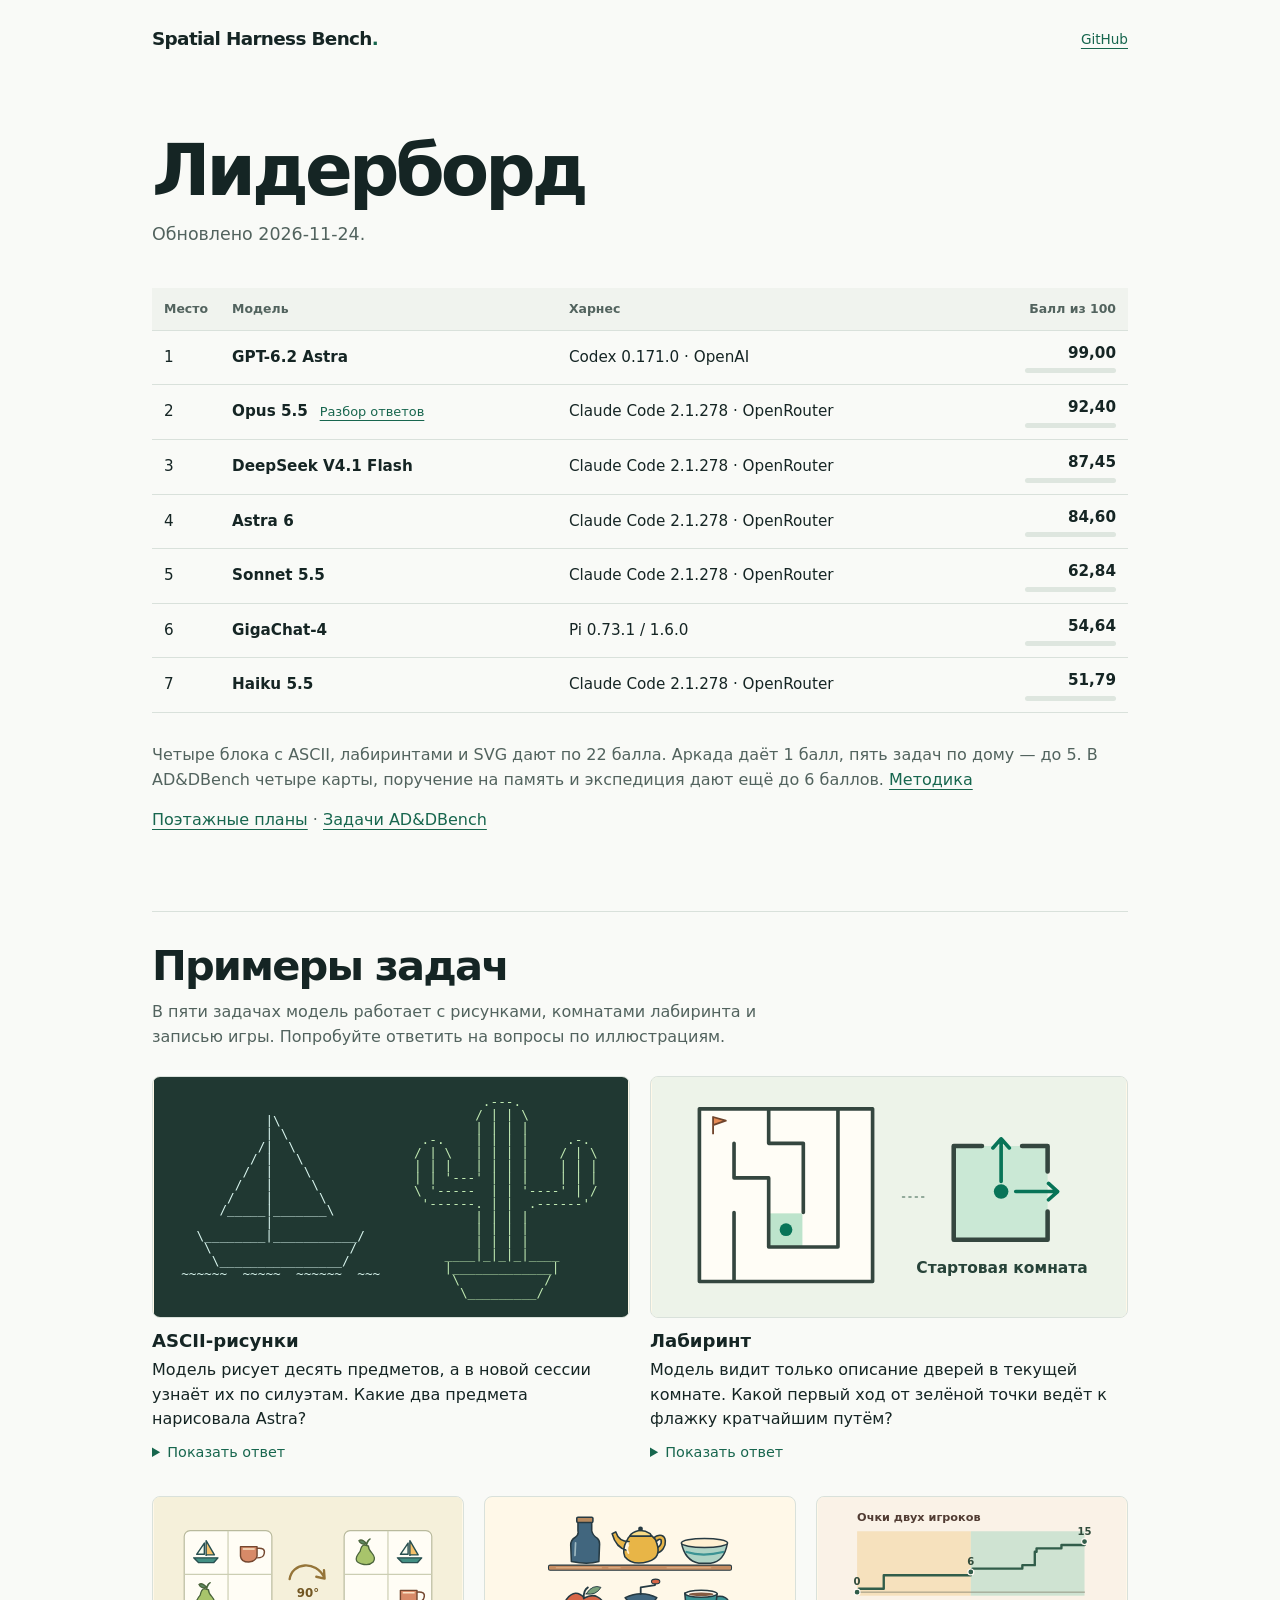
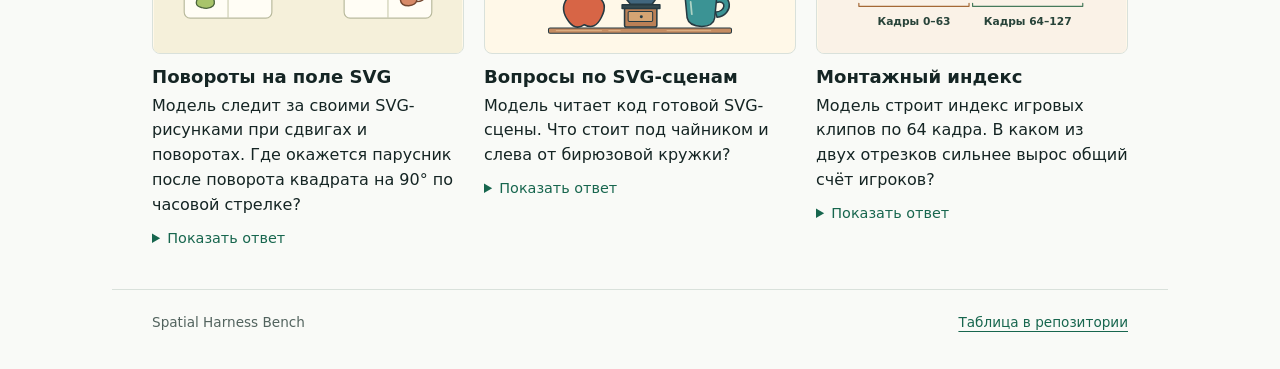
==== commit 9e8714c9: "Remove OpenRouter attribution from GigaChat result" ====
--- a/docs/index.html
+++ b/docs/index.html
@@ -13,7 +13,7 @@
 <div class="table-wrap"><table aria-label="Рейтинг моделей"><thead><tr>
 <th scope="col">Место</th><th scope="col">Модель</th><th scope="col">Харнес</th>
 <th class="numeric" scope="col">Балл из 100</th>
-</tr></thead><tbody><tr><td>1</td><th scope="row">GPT-6.2 Astra</th><td>Codex 0.171.0 · OpenAI</td><td class="numeric"><span class="score">99,00<meter aria-hidden="true" min="0" max="100" value="99.0"></meter></span></td></tr><tr><td>2</td><th scope="row">Opus 5.5 <a class="answer-link" href="answers/opus-claude-code-20261121/">Разбор ответов</a></th><td>Claude Code 2.1.278 · OpenRouter</td><td class="numeric"><span class="score">92,40<meter aria-hidden="true" min="0" max="100" value="92.4"></meter></span></td></tr><tr><td>3</td><th scope="row">DeepSeek V4.1 Flash</th><td>Claude Code 2.1.278 · OpenRouter</td><td class="numeric"><span class="score">87,45<meter aria-hidden="true" min="0" max="100" value="87.45"></meter></span></td></tr><tr><td>4</td><th scope="row">Astra 6</th><td>Claude Code 2.1.278 · OpenRouter</td><td class="numeric"><span class="score">84,60<meter aria-hidden="true" min="0" max="100" value="84.6"></meter></span></td></tr><tr><td>5</td><th scope="row">Sonnet 5.5</th><td>Claude Code 2.1.278 · OpenRouter</td><td class="numeric"><span class="score">62,84<meter aria-hidden="true" min="0" max="100" value="62.84"></meter></span></td></tr><tr><td>6</td><th scope="row">GigaChat-4</th><td>Pi 0.73.1 / 1.6.0 · OpenRouter</td><td class="numeric"><span class="score">54,64<meter aria-hidden="true" min="0" max="100" value="54.64"></meter></span></td></tr><tr><td>7</td><th scope="row">Haiku 5.5</th><td>Claude Code 2.1.278 · OpenRouter</td><td class="numeric"><span class="score">51,79<meter aria-hidden="true" min="0" max="100" value="51.79"></meter></span></td></tr></tbody></table></div>
+</tr></thead><tbody><tr><td>1</td><th scope="row">GPT-6.2 Astra</th><td>Codex 0.171.0 · OpenAI</td><td class="numeric"><span class="score">99,00<meter aria-hidden="true" min="0" max="100" value="99.0"></meter></span></td></tr><tr><td>2</td><th scope="row">Opus 5.5 <a class="answer-link" href="answers/opus-claude-code-20261121/">Разбор ответов</a></th><td>Claude Code 2.1.278 · OpenRouter</td><td class="numeric"><span class="score">92,40<meter aria-hidden="true" min="0" max="100" value="92.4"></meter></span></td></tr><tr><td>3</td><th scope="row">DeepSeek V4.1 Flash</th><td>Claude Code 2.1.278 · OpenRouter</td><td class="numeric"><span class="score">87,45<meter aria-hidden="true" min="0" max="100" value="87.45"></meter></span></td></tr><tr><td>4</td><th scope="row">Astra 6</th><td>Claude Code 2.1.278 · OpenRouter</td><td class="numeric"><span class="score">84,60<meter aria-hidden="true" min="0" max="100" value="84.6"></meter></span></td></tr><tr><td>5</td><th scope="row">Sonnet 5.5</th><td>Claude Code 2.1.278 · OpenRouter</td><td class="numeric"><span class="score">62,84<meter aria-hidden="true" min="0" max="100" value="62.84"></meter></span></td></tr><tr><td>6</td><th scope="row">GigaChat-4</th><td>Pi 0.73.1 / 1.6.0</td><td class="numeric"><span class="score">54,64<meter aria-hidden="true" min="0" max="100" value="54.64"></meter></span></td></tr><tr><td>7</td><th scope="row">Haiku 5.5</th><td>Claude Code 2.1.278 · OpenRouter</td><td class="numeric"><span class="score">51,79<meter aria-hidden="true" min="0" max="100" value="51.79"></meter></span></td></tr></tbody></table></div>
 <p>Четыре блока с ASCII, лабиринтами и SVG дают по 22 балла. Аркада даёт 1 балл, пять задач по дому — до 5. В AD&DBench четыре карты, поручение на память и экспедиция дают ещё до 6 баллов. <a href="https://github.com/Rai220/spatial-harness-bench#общая-оценка">Методика</a></p>
 <p><a href="https://github.com/Rai220/spatial-harness-bench#building">Поэтажные планы</a> · <a href="https://github.com/Rai220/spatial-harness-bench#adnd">Задачи AD&amp;DBench</a></p>
 <section class="examples" id="examples" aria-labelledby="examples-title">
